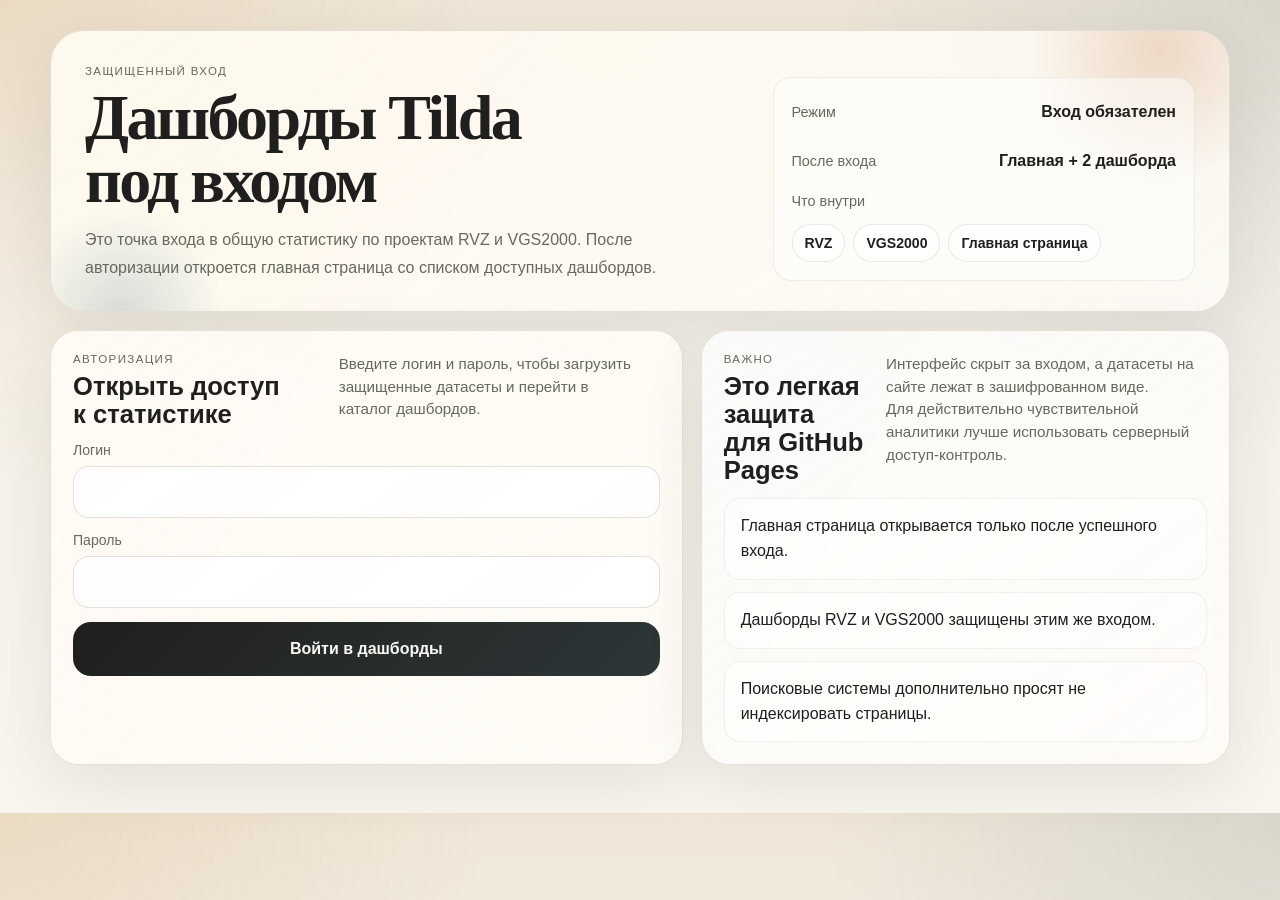
==== hub.html @ 9ebd9c9e "Publish protected dashboards" ====
<!doctype html>
<html lang="ru" data-protected="true">
  <head>
    <meta charset="utf-8">
    <meta name="viewport" content="width=device-width, initial-scale=1">
    <meta name="robots" content="noindex, nofollow, noarchive">
    <title>Главная страница статистики</title>
    <link rel="stylesheet" href="styles.css">
    <script src="auth-config.js"></script>
    <script src="auth.js"></script>
  </head>
  <body>
    <div class="page-noise" aria-hidden="true"></div>
    <main class="shell shell--hub" data-auth-guard>
      <nav class="page-nav reveal" aria-label="Навигация по дашбордам">
        <span class="page-nav__trail">Каталог дашбордов</span>
        <span class="page-nav__spacer"></span>
        <button class="page-nav__button" type="button" data-auth-logout>Выйти</button>
      </nav>

      <header class="hero hero--hub reveal">
        <div class="hero__eyebrow">Центр статистики</div>
        <div class="hero__grid hero__grid--hub">
          <div class="hero__copy">
            <h1>Выбор дашбордов по сайтам</h1>
            <p>
              Здесь собраны все доступные статистические дашборды. Сейчас подключены
              RVZ и VGS2000, а структура главной страницы уже рассчитана на дальнейшее
              добавление новых площадок и новых групп сайтов.
            </p>
          </div>
          <div class="hero__meta hero__meta--hub" id="hub-overview"></div>
        </div>
      </header>

      <section class="summary-strip summary-strip--hub reveal" id="hub-summary" aria-label="Сводка каталога"></section>

      <section class="hub-grid" id="dashboard-catalog" aria-label="Каталог дашбордов"></section>

      <section class="panel panel--hub-note reveal">
        <div class="panel__head panel__head--stack">
          <div>
            <div class="panel__eyebrow">Масштабирование</div>
            <h2>Главная уже готова к расширению</h2>
          </div>
          <p class="panel__sub">
            Когда появится новый сайт или новая группа сайтов, мы просто добавим
            еще один дашборд в каталог, не ломая текущую структуру.
          </p>
        </div>
        <div class="hub-checklist">
          <div class="hub-check">1. Отдельная страница дашборда с визуализацией</div>
          <div class="hub-check">2. Подключенный зашифрованный датасет</div>
          <div class="hub-check">3. Одна запись в каталоге главной страницы</div>
        </div>
      </section>
    </main>

    <script src="home.js"></script>
  </body>
</html>
---- styles.css ----
:root {
  --bg: #f4efe6;
  --bg-strong: #ebe2d2;
  --surface: rgba(255, 252, 246, 0.74);
  --surface-strong: rgba(255, 252, 246, 0.92);
  --text: #1f201d;
  --muted: #67695e;
  --line: rgba(82, 76, 62, 0.14);
  --line-strong: rgba(82, 76, 62, 0.24);
  --accent: #c36c31;
  --accent-soft: rgba(195, 108, 49, 0.14);
  --accent-2: #365f70;
  --accent-2-soft: rgba(54, 95, 112, 0.12);
  --accent-3: #7b8550;
  --accent-4: #d8aa45;
  --positive: #187a4f;
  --negative: #b3472d;
  --shadow: 0 18px 60px rgba(43, 39, 28, 0.09);
  --radius-lg: 28px;
  --radius-md: 18px;
  --radius-sm: 12px;
}

*,
*::before,
*::after {
  box-sizing: border-box;
}

html {
  scroll-behavior: smooth;
}

html[data-protected="true"] [data-auth-guard] {
  opacity: 0;
  transform: translate3d(0, 8px, 0);
}

html.auth-ready[data-protected="true"] [data-auth-guard] {
  opacity: 1;
  transform: translate3d(0, 0, 0);
  transition: opacity 180ms ease, transform 180ms ease;
}

body {
  margin: 0;
  min-width: 320px;
  overflow-x: clip;
  font-family: "Avenir Next", "Segoe UI", sans-serif;
  color: var(--text);
  text-rendering: optimizeLegibility;
  background:
    radial-gradient(circle at top left, rgba(211, 157, 94, 0.16), transparent 32%),
    radial-gradient(circle at top right, rgba(54, 95, 112, 0.12), transparent 30%),
    linear-gradient(180deg, #efe6d7 0%, #f4efe6 28%, #f8f5ee 100%);
}

.page-noise {
  position: fixed;
  inset: 0;
  pointer-events: none;
  background-image:
    linear-gradient(rgba(255, 255, 255, 0.2) 1px, transparent 1px),
    linear-gradient(90deg, rgba(255, 255, 255, 0.14) 1px, transparent 1px);
  background-size: 100% 24px, 24px 100%;
  mask-image: linear-gradient(180deg, rgba(0, 0, 0, 0.55), transparent 65%);
  opacity: 0.24;
}

.shell {
  width: min(1600px, calc(100% - 32px));
  margin: 0 auto;
  padding: 30px 0 48px;
}

.shell--hub {
  width: min(1480px, calc(100% - 32px));
}

.shell--auth {
  width: min(1180px, calc(100% - 32px));
}

.page-nav {
  display: flex;
  align-items: center;
  gap: 10px;
  margin-bottom: 14px;
  color: var(--muted);
  font-size: 0.92rem;
}

.page-nav__link {
  display: inline-flex;
  align-items: center;
  min-height: 40px;
  padding: 0 14px;
  border: 1px solid var(--line);
  border-radius: 999px;
  background: rgba(255, 255, 255, 0.52);
  color: var(--text);
  text-decoration: none;
  transition: transform 160ms ease, border-color 160ms ease, background 160ms ease;
}

.page-nav__link:hover {
  transform: translateY(-1px);
  border-color: var(--line-strong);
  background: rgba(255, 255, 255, 0.72);
}

.page-nav__trail {
  font-weight: 650;
  color: var(--text);
}

.page-nav__divider {
  opacity: 0.5;
}

.page-nav__spacer {
  flex: 1;
}

.page-nav__button {
  appearance: none;
  border: 1px solid var(--line);
  border-radius: 999px;
  min-height: 40px;
  padding: 0 14px;
  background: rgba(255, 255, 255, 0.52);
  color: var(--text);
  font: inherit;
  cursor: pointer;
  transition: transform 160ms ease, border-color 160ms ease, background 160ms ease;
}

.page-nav__button:hover {
  transform: translateY(-1px);
  border-color: var(--line-strong);
  background: rgba(255, 255, 255, 0.72);
}

.hero {
  position: relative;
  overflow: hidden;
  padding: 34px 34px 30px;
  border: 1px solid var(--line);
  border-radius: calc(var(--radius-lg) + 6px);
  background:
    linear-gradient(145deg, rgba(255, 250, 240, 0.95), rgba(255, 252, 247, 0.8)),
    linear-gradient(120deg, rgba(195, 108, 49, 0.12), transparent 44%);
  box-shadow: var(--shadow);
}

.hero::before,
.hero::after {
  content: "";
  position: absolute;
  border-radius: 999px;
  pointer-events: none;
}

.hero::before {
  width: 280px;
  height: 280px;
  top: -120px;
  right: -70px;
  background: radial-gradient(circle, rgba(195, 108, 49, 0.22), transparent 66%);
}

.hero::after {
  width: 220px;
  height: 220px;
  bottom: -110px;
  left: -40px;
  background: radial-gradient(circle, rgba(54, 95, 112, 0.18), transparent 66%);
}

.hero__eyebrow,
.panel__eyebrow,
.metric__label {
  letter-spacing: 0.12em;
  text-transform: uppercase;
  font-size: 0.72rem;
  color: var(--muted);
}

.hero__grid {
  position: relative;
  z-index: 1;
  display: grid;
  grid-template-columns: minmax(0, 1.6fr) minmax(290px, 0.95fr);
  gap: 28px;
  align-items: end;
}

.hero__grid--hub {
  grid-template-columns: minmax(0, 1.28fr) minmax(320px, 0.82fr);
  align-items: stretch;
}

.hero--hub h1 {
  max-width: 11ch;
}

.hero--login h1 {
  max-width: 10ch;
}

.hero__meta--hub {
  align-self: stretch;
}

.hero h1 {
  margin: 10px 0 14px;
  max-width: 14ch;
  font-family: "Iowan Old Style", "Palatino Linotype", serif;
  font-size: clamp(2.45rem, 5vw, 4.5rem);
  line-height: 0.98;
  letter-spacing: -0.04em;
  text-wrap: balance;
}

.hero p {
  margin: 0;
  max-width: 66ch;
  color: var(--muted);
  font-size: 1rem;
  line-height: 1.7;
  text-wrap: pretty;
}

.hero__meta {
  min-width: 0;
  display: grid;
  gap: 16px;
  padding: 18px;
  border: 1px solid rgba(82, 76, 62, 0.09);
  border-radius: var(--radius-md);
  background: rgba(255, 255, 255, 0.46);
  backdrop-filter: blur(10px);
}

.meta-line {
  display: flex;
  justify-content: space-between;
  gap: 16px;
  align-items: flex-start;
}

.meta-line--compact {
  align-items: center;
}

.meta-line span:first-child {
  color: var(--muted);
  font-size: 0.9rem;
}

.meta-line strong {
  font-size: 1rem;
  text-align: right;
  line-height: 1.5;
  word-break: break-word;
}

.meta-value--large {
  font-size: 1.45rem;
  letter-spacing: -0.04em;
}

.meta-stack {
  display: grid;
  gap: 10px;
}

.meta-stack > span {
  color: var(--muted);
  font-size: 0.9rem;
}

.meta-pills {
  display: flex;
  flex-wrap: wrap;
  gap: 8px;
  min-width: 0;
}

.meta-pill {
  display: inline-flex;
  align-items: center;
  min-height: 34px;
  padding: 8px 12px;
  border: 1px solid rgba(82, 76, 62, 0.12);
  border-radius: 999px;
  background: rgba(255, 255, 255, 0.72);
  font-size: 0.88rem;
  font-weight: 600;
  max-width: 100%;
  overflow-wrap: anywhere;
}

.meta-pill--muted {
  color: var(--muted);
  background: rgba(255, 255, 255, 0.42);
}

.meta-site-list {
  display: grid;
  gap: 8px;
  min-width: 0;
}

.meta-site-row {
  display: flex;
  justify-content: space-between;
  gap: 12px;
  align-items: center;
  padding-top: 8px;
  border-top: 1px solid rgba(82, 76, 62, 0.08);
}

.meta-site-row span {
  min-width: 0;
  color: var(--muted);
  font-size: 0.88rem;
  word-break: break-word;
}

.meta-site-row strong {
  flex-shrink: 0;
  font-size: 0.96rem;
}

.meta-site-note {
  color: var(--muted);
  font-size: 0.84rem;
  line-height: 1.45;
}

.summary-strip {
  margin-top: 18px;
  display: grid;
  grid-template-columns: repeat(6, minmax(0, 1fr));
  gap: 1px;
  border: 1px solid var(--line);
  border-radius: calc(var(--radius-lg) - 2px);
  overflow: hidden;
  background: var(--line);
  box-shadow: var(--shadow);
}

.summary-strip--hub {
  grid-template-columns: repeat(5, minmax(0, 1fr));
}

.metric {
  min-width: 0;
  padding: 22px 20px 20px;
  background: var(--surface-strong);
}

.metric__value {
  display: block;
  margin-top: 10px;
  font-size: clamp(1.55rem, 2vw, 2.2rem);
  font-weight: 650;
  letter-spacing: -0.04em;
  line-height: 1;
}

.metric__meta {
  margin-top: 10px;
  display: flex;
  gap: 8px;
  flex-wrap: wrap;
  align-items: center;
  color: var(--muted);
  font-size: 0.9rem;
}

.delta {
  display: inline-flex;
  align-items: center;
  gap: 6px;
  font-weight: 600;
}

.delta--positive {
  color: var(--positive);
}

.delta--negative {
  color: var(--negative);
}

.dashboard-grid {
  margin-top: 18px;
  display: grid;
  gap: 18px;
}

.hub-grid {
  margin-top: 18px;
  display: grid;
  grid-template-columns: repeat(auto-fit, minmax(340px, 1fr));
  gap: 18px;
}

.auth-grid {
  margin-top: 18px;
  display: grid;
  grid-template-columns: minmax(0, 0.98fr) minmax(320px, 0.82fr);
  gap: 18px;
}

.dashboard-grid--lead {
  grid-template-columns: minmax(340px, 0.8fr) minmax(460px, 1.2fr);
  align-items: stretch;
}

.dashboard-grid--lead .panel--wide {
  grid-column: 1 / -1;
  grid-row: auto;
}

.dashboard-grid--secondary {
  grid-template-columns: minmax(0, 1.38fr) minmax(340px, 0.82fr);
}

.dashboard-grid--geo {
  grid-template-columns: repeat(auto-fit, minmax(280px, 1fr));
}

.panel {
  position: relative;
  overflow: hidden;
  border: 1px solid var(--line);
  border-radius: var(--radius-lg);
  background: var(--surface);
  backdrop-filter: blur(12px);
  box-shadow: var(--shadow);
  padding: 22px;
  transition: transform 180ms ease, border-color 180ms ease, box-shadow 180ms ease;
}

.panel:hover {
  transform: translateY(-2px);
  border-color: var(--line-strong);
  box-shadow: 0 26px 80px rgba(43, 39, 28, 0.12);
}

.panel--auth {
  background:
    linear-gradient(145deg, rgba(255, 251, 245, 0.96), rgba(255, 252, 247, 0.82)),
    linear-gradient(120deg, rgba(195, 108, 49, 0.09), transparent 44%);
}

.panel--auth-note {
  background:
    linear-gradient(145deg, rgba(251, 252, 250, 0.95), rgba(255, 252, 247, 0.82)),
    linear-gradient(120deg, rgba(54, 95, 112, 0.08), transparent 42%);
}

.dashboard-tile {
  display: grid;
  gap: 18px;
  color: inherit;
  text-decoration: none;
  min-width: 0;
}

.dashboard-tile--copper {
  background:
    linear-gradient(140deg, rgba(255, 251, 245, 0.96), rgba(255, 252, 247, 0.78)),
    linear-gradient(120deg, rgba(195, 108, 49, 0.12), transparent 48%);
}

.dashboard-tile--slate {
  background:
    linear-gradient(140deg, rgba(250, 252, 251, 0.96), rgba(255, 252, 247, 0.8)),
    linear-gradient(120deg, rgba(54, 95, 112, 0.12), transparent 44%),
    linear-gradient(45deg, rgba(123, 133, 80, 0.08), transparent 58%);
}

.dashboard-tile__head {
  display: flex;
  justify-content: space-between;
  gap: 18px;
  align-items: flex-start;
}

.dashboard-tile__head > div {
  min-width: 0;
}

.dashboard-tile__cta {
  flex-shrink: 0;
  display: inline-flex;
  align-items: center;
  min-height: 42px;
  padding: 0 15px;
  border-radius: 999px;
  background: var(--text);
  color: #faf8f3;
  font-weight: 650;
  white-space: nowrap;
}

.dashboard-tile__metrics {
  display: grid;
  grid-template-columns: repeat(4, minmax(0, 1fr));
  gap: 10px;
}

.dashboard-tile__metric {
  display: grid;
  gap: 6px;
  padding: 14px;
  border: 1px solid rgba(82, 76, 62, 0.08);
  border-radius: 16px;
  background: rgba(255, 255, 255, 0.54);
}

.dashboard-tile__metric span {
  color: var(--muted);
  font-size: 0.82rem;
  letter-spacing: 0.06em;
  text-transform: uppercase;
}

.dashboard-tile__metric strong {
  font-size: 1.2rem;
  line-height: 1.05;
  letter-spacing: -0.04em;
}

.dashboard-tile__footer {
  display: grid;
  gap: 12px;
}

.dashboard-tile__meta {
  display: flex;
  flex-wrap: wrap;
  gap: 10px 18px;
  color: var(--muted);
  font-size: 0.92rem;
  line-height: 1.5;
}

.dashboard-tile__site-pills {
  display: flex;
  flex-wrap: wrap;
  gap: 8px;
}

.dashboard-tile__site-pill {
  display: inline-flex;
  align-items: center;
  min-height: 34px;
  padding: 8px 12px;
  border: 1px solid rgba(82, 76, 62, 0.1);
  border-radius: 999px;
  background: rgba(255, 255, 255, 0.66);
  font-size: 0.88rem;
  font-weight: 600;
  overflow-wrap: anywhere;
}

.panel--hub-note {
  margin-top: 18px;
}

.auth-form {
  display: grid;
  gap: 14px;
}

.auth-field {
  display: grid;
  gap: 8px;
}

.auth-field span {
  font-size: 0.88rem;
  color: var(--muted);
}

.auth-field input {
  width: 100%;
  min-height: 52px;
  padding: 0 16px;
  border: 1px solid rgba(82, 76, 62, 0.16);
  border-radius: 16px;
  background: rgba(255, 255, 255, 0.84);
  color: var(--text);
  font: inherit;
  font-size: 1rem;
}

.auth-field input:focus {
  outline: none;
  border-color: rgba(54, 95, 112, 0.48);
  box-shadow: 0 0 0 4px rgba(54, 95, 112, 0.08);
}

.auth-submit {
  appearance: none;
  border: 0;
  min-height: 54px;
  padding: 0 18px;
  border-radius: 18px;
  background: linear-gradient(135deg, #1f201d, #2e3638);
  color: #faf8f3;
  font: inherit;
  font-weight: 650;
  cursor: pointer;
  transition: transform 160ms ease, box-shadow 160ms ease;
}

.auth-submit:hover {
  transform: translateY(-1px);
  box-shadow: 0 16px 36px rgba(31, 32, 29, 0.18);
}

.auth-error {
  margin: 0;
  padding: 12px 14px;
  border: 1px solid rgba(179, 71, 45, 0.18);
  border-radius: 14px;
  background: rgba(179, 71, 45, 0.08);
  color: var(--negative);
  line-height: 1.45;
}

.auth-points {
  display: grid;
  gap: 12px;
}

.auth-point {
  padding: 15px 16px;
  border: 1px solid rgba(82, 76, 62, 0.08);
  border-radius: 16px;
  background: rgba(255, 255, 255, 0.48);
  line-height: 1.55;
}

.hub-checklist {
  display: grid;
  grid-template-columns: repeat(3, minmax(0, 1fr));
  gap: 12px;
}

.hub-check {
  padding: 16px 18px;
  border: 1px solid rgba(82, 76, 62, 0.08);
  border-radius: var(--radius-md);
  background: rgba(255, 255, 255, 0.48);
  line-height: 1.55;
}

.panel__head {
  display: flex;
  justify-content: space-between;
  gap: 18px;
  align-items: flex-start;
  margin-bottom: 14px;
  min-width: 0;
}

.panel__head--stack {
  align-items: start;
}

.panel__head > div:first-child {
  min-width: 0;
}

.panel h2 {
  margin: 7px 0 0;
  font-size: clamp(1.28rem, 2vw, 1.8rem);
  line-height: 1.1;
  text-wrap: balance;
}

.panel__note,
.panel__sub {
  margin: 0;
  color: var(--muted);
  max-width: 38ch;
  line-height: 1.5;
  font-size: 0.95rem;
  text-wrap: pretty;
  overflow-wrap: anywhere;
}

.panel__meta-note {
  margin: 14px 0 18px;
  min-height: 2.9em;
  color: var(--muted);
  font-size: 0.92rem;
  line-height: 1.5;
  text-wrap: pretty;
  overflow-wrap: anywhere;
}

.chart-box {
  position: relative;
  min-width: 0;
}

.chart-frame {
  position: relative;
  padding-bottom: 2px;
  border-radius: calc(var(--radius-md) + 2px);
  background:
    linear-gradient(180deg, rgba(255, 255, 255, 0.74), rgba(255, 255, 255, 0.46)),
    linear-gradient(180deg, rgba(195, 108, 49, 0.04), transparent 65%);
  border: 1px solid rgba(82, 76, 62, 0.09);
  overflow: hidden;
}

.chart-frame svg {
  display: block;
}

.chart-legend {
  display: flex;
  gap: 16px;
  flex-wrap: wrap;
  align-items: center;
  padding: 16px 18px 6px;
}

.legend-item {
  display: inline-flex;
  align-items: center;
  gap: 8px;
  color: var(--muted);
  font-size: 0.88rem;
  white-space: nowrap;
}

.legend-dot {
  width: 10px;
  height: 10px;
  border-radius: 999px;
}

.chart-tooltip {
  position: absolute;
  z-index: 3;
  min-width: 160px;
  padding: 12px 14px;
  border-radius: var(--radius-sm);
  border: 1px solid rgba(255, 255, 255, 0.24);
  background: rgba(25, 28, 30, 0.92);
  color: #f5f4f1;
  font-size: 0.88rem;
  line-height: 1.45;
  pointer-events: none;
  opacity: 0;
  transform: translate3d(0, 10px, 0);
  transition: opacity 120ms ease, transform 120ms ease;
}

.chart-tooltip.is-visible {
  opacity: 1;
  transform: translate3d(0, 0, 0);
}

.chart-tooltip strong {
  display: block;
  margin-bottom: 6px;
  font-size: 0.92rem;
}

.donut-block {
  display: grid;
  justify-items: center;
  gap: 12px;
}

.donut {
  position: relative;
  width: min(216px, 100%);
  aspect-ratio: 1;
  margin: 2px auto 0;
  border-radius: 50%;
  box-shadow: inset 0 0 0 1px rgba(82, 76, 62, 0.08);
}

.donut::after {
  content: "";
  position: absolute;
  inset: 28%;
  border-radius: 50%;
  background: rgba(249, 246, 240, 0.96);
  box-shadow: inset 0 0 0 1px rgba(82, 76, 62, 0.08);
}

.donut__center {
  position: absolute;
  inset: 28%;
  z-index: 1;
  display: flex;
  justify-content: center;
  align-items: center;
  text-align: center;
  padding: 0;
}

.donut__value {
  font-size: clamp(1.5rem, 4.2vw, 1.95rem);
  font-weight: 700;
  letter-spacing: -0.05em;
  line-height: 1;
}

.donut__caption {
  max-width: 18ch;
  color: var(--muted);
  font-size: 0.72rem;
  letter-spacing: 0.12em;
  line-height: 1.35;
  text-align: center;
  text-transform: uppercase;
}

.progress-list,
.detail-list {
  display: grid;
  gap: 12px;
}

.progress-row {
  display: grid;
  gap: 7px;
}

.progress-row__top {
  display: flex;
  gap: 12px;
  justify-content: space-between;
  align-items: flex-start;
  min-width: 0;
}

.progress-row__label {
  min-width: 0;
  font-weight: 600;
  overflow-wrap: anywhere;
}

.progress-row__label small {
  display: block;
  margin-top: 4px;
  color: var(--muted);
  font-weight: 500;
}

.progress-row__value {
  flex-shrink: 0;
  min-width: 54px;
  text-align: right;
  font-weight: 650;
  max-width: 42%;
  overflow-wrap: anywhere;
}

.progress-track {
  width: 100%;
  height: 7px;
  border-radius: 999px;
  background: rgba(82, 76, 62, 0.08);
  overflow: hidden;
}

.progress-fill {
  height: 100%;
  border-radius: inherit;
  transition: width 240ms ease;
}

.segmented {
  display: inline-flex;
  flex-wrap: wrap;
  gap: 8px;
  max-width: 100%;
  padding: 7px;
  margin-bottom: 18px;
  border: 1px solid rgba(82, 76, 62, 0.09);
  border-radius: 999px;
  background: rgba(255, 255, 255, 0.56);
}

.segmented--wide {
  width: fit-content;
}

.segmented__button {
  appearance: none;
  border: 0;
  border-radius: 999px;
  padding: 10px 14px;
  min-height: 42px;
  background: transparent;
  color: var(--muted);
  font: inherit;
  font-size: 0.94rem;
  cursor: pointer;
  transition: background 140ms ease, color 140ms ease, transform 140ms ease;
}

.segmented__button:hover {
  transform: translateY(-1px);
  color: var(--text);
}

.segmented__button.is-active {
  background: var(--text);
  color: #faf8f3;
}

.table-shell {
  overflow: hidden;
  border: 1px solid rgba(82, 76, 62, 0.09);
  border-radius: var(--radius-md);
  background: rgba(255, 255, 255, 0.5);
}

.table-shell--compact .data-table th,
.table-shell--compact .data-table td {
  padding-top: 12px;
  padding-bottom: 12px;
}

.panel--lead-sites .row-title {
  overflow-wrap: anywhere;
}

.data-table {
  width: 100%;
  border-collapse: collapse;
}

.data-table th,
.data-table td {
  padding: 14px 16px;
  text-align: left;
  vertical-align: top;
  border-bottom: 1px solid rgba(82, 76, 62, 0.08);
}

.data-table thead th {
  color: var(--muted);
  font-size: 0.78rem;
  letter-spacing: 0.08em;
  text-transform: uppercase;
  background: rgba(255, 255, 255, 0.54);
}

.data-table tbody tr:last-child td {
  border-bottom: 0;
}

.data-table td[data-align="right"],
.data-table th[data-align="right"] {
  text-align: right;
}

.row-title {
  font-weight: 650;
  line-height: 1.35;
}

.row-subtitle {
  margin-top: 6px;
  color: var(--muted);
  font-size: 0.86rem;
  line-height: 1.45;
  word-break: break-word;
  text-wrap: pretty;
}

.row-kpi {
  font-weight: 650;
  letter-spacing: -0.02em;
}

.row-share {
  color: var(--muted);
  font-size: 0.88rem;
}

.reveal {
  opacity: 0;
  transform: translate3d(0, 24px, 0);
  animation: rise-in 680ms cubic-bezier(0.2, 0.8, 0.2, 1) forwards;
  animation-delay: var(--delay, 0ms);
}

.nowrap {
  white-space: nowrap;
}

@keyframes rise-in {
  to {
    opacity: 1;
    transform: translate3d(0, 0, 0);
  }
}

@media (max-width: 1180px) {
  .summary-strip {
    grid-template-columns: repeat(3, minmax(0, 1fr));
  }

  .panel__head {
    flex-direction: column;
  }

  .panel__note,
  .panel__sub {
    max-width: none;
  }

  .dashboard-grid--lead,
  .dashboard-grid--secondary,
  .dashboard-grid--geo,
  .hub-checklist,
  .auth-grid {
    grid-template-columns: 1fr;
  }

  .dashboard-grid--lead .panel--wide {
    grid-row: auto;
  }

  .dashboard-tile__metrics {
    grid-template-columns: repeat(2, minmax(0, 1fr));
  }
}

@media (min-width: 1181px) {
  .panel--device,
  .panel--sources {
    min-height: 0;
  }

  .panel--device .donut-block,
  .panel--sources .donut-block {
    grid-template-columns: minmax(190px, 228px) minmax(0, 1fr);
    justify-items: stretch;
    align-items: center;
    column-gap: 22px;
    row-gap: 10px;
  }

  .panel--device .donut,
  .panel--sources .donut {
    grid-column: 1;
    grid-row: 1;
    width: clamp(176px, 15vw, 220px);
    margin: 0 auto;
  }

  .panel--device .donut__caption,
  .panel--sources .donut__caption {
    grid-column: 1;
    grid-row: 2;
    max-width: 14ch;
    justify-self: center;
  }

  .panel--device .detail-list,
  .panel--sources .detail-list {
    grid-column: 2;
    grid-row: 1 / span 2;
    align-self: center;
  }

  .panel--device .detail-list {
    gap: 12px;
  }

  .panel--sources .detail-list {
    grid-template-columns: repeat(auto-fit, minmax(220px, 1fr));
    gap: 12px 18px;
  }

  .panel--device .progress-row__value,
  .panel--sources .progress-row__value {
    min-width: 76px;
  }

  .panel--device .progress-row__label,
  .panel--sources .progress-row__label {
    line-height: 1.25;
  }
}

@media (max-width: 860px) {
  .shell {
    width: min(100% - 24px, 1440px);
    padding-top: 20px;
  }

  .hero {
    padding: 22px 18px 20px;
  }

  .hero__grid {
    grid-template-columns: 1fr;
  }

  .panel {
    padding: 18px;
  }

  .chart-legend {
    padding: 14px 14px 8px;
    gap: 10px;
  }

  .summary-strip {
    grid-template-columns: repeat(2, minmax(0, 1fr));
  }

  .hub-grid {
    grid-template-columns: 1fr;
  }

  .dashboard-tile__head {
    flex-direction: column;
  }

  .data-table {
    min-width: 720px;
  }

  .table-shell {
    overflow-x: auto;
  }
}

@media (max-width: 560px) {
  .summary-strip {
    grid-template-columns: 1fr;
  }

  .metric {
    padding: 18px 16px;
  }

  .hero h1 {
    max-width: 12ch;
  }

  .dashboard-tile__metrics {
    grid-template-columns: 1fr;
  }

  .donut {
    width: min(196px, 100%);
  }

  .meta-site-row {
    align-items: flex-start;
  }

  .segmented {
    border-radius: 22px;
  }

  .segmented__button {
    width: 100%;
    text-align: center;
  }
}
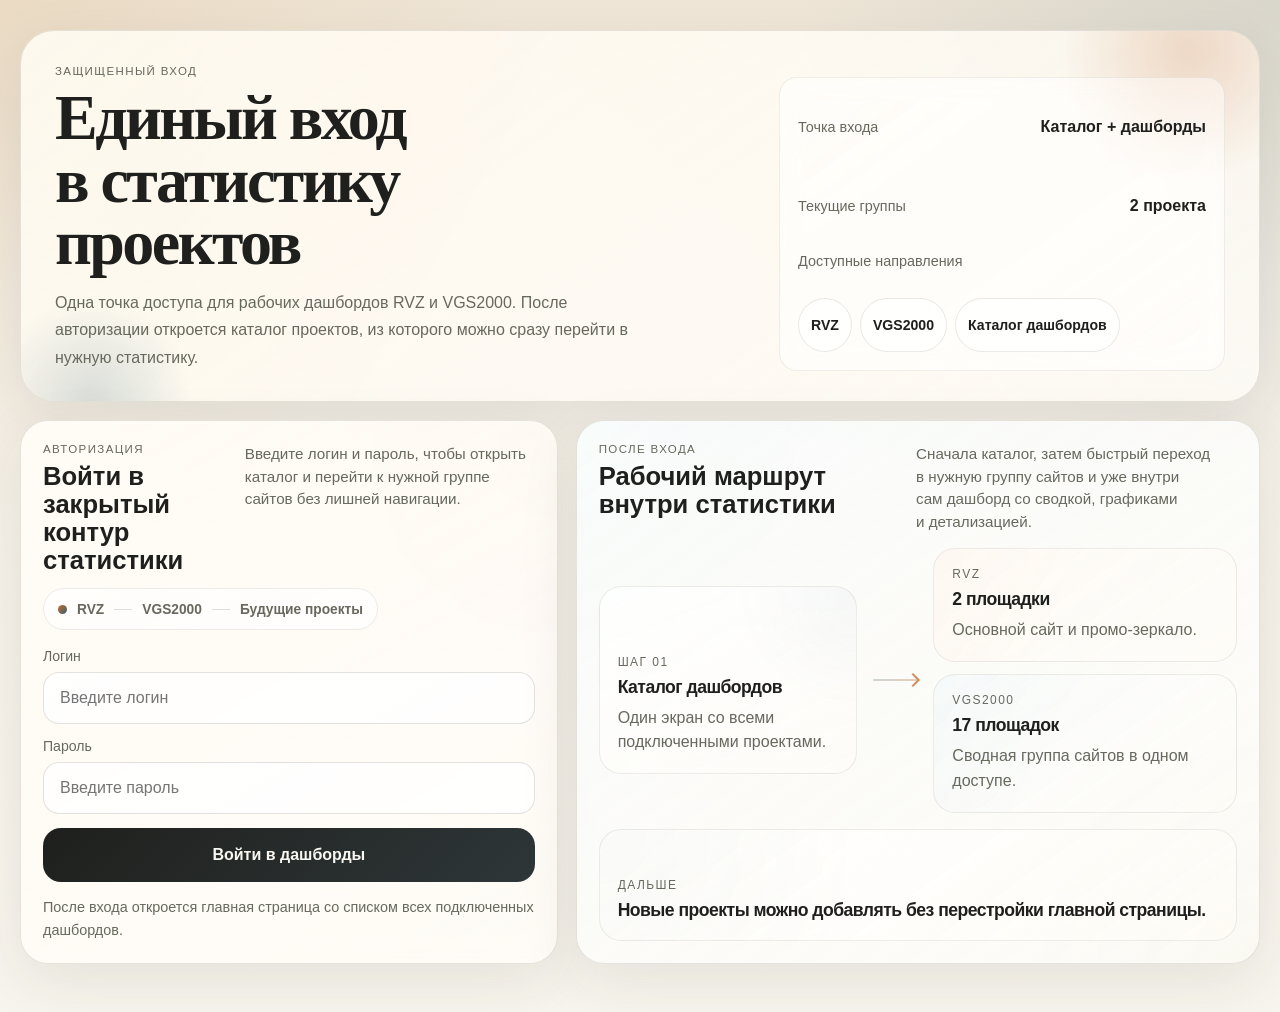
==== commit 069c794a: "Add hub loading state" ====
--- a/hub.html
+++ b/hub.html
@@ -33,9 +33,26 @@
         </div>
       </header>
 
-      <section class="summary-strip summary-strip--hub reveal" id="hub-summary" aria-label="Сводка каталога"></section>
+      <section class="summary-strip summary-strip--hub reveal" id="hub-summary" aria-label="Сводка каталога">
+        <div class="metric metric--loading metric--loading-wide">
+          <div class="metric__label">Каталог</div>
+          <span class="metric__value">Загрузка...</span>
+          <div class="metric__meta">Подтягиваем сводку по проектам и готовим переходы в дашборды.</div>
+        </div>
+      </section>
 
-      <section class="hub-grid" id="dashboard-catalog" aria-label="Каталог дашбордов"></section>
+      <section class="hub-grid" id="dashboard-catalog" aria-label="Каталог дашбордов">
+        <article class="panel panel--loading reveal" aria-live="polite">
+          <div class="loading-badge">
+            <span class="loading-badge__pulse" aria-hidden="true"></span>
+            <span>Загрузка...</span>
+          </div>
+          <h2>Собираем карточки дашбордов</h2>
+          <p class="panel__sub">
+            Еще немного: загружаем данные по проектам RVZ и VGS2000, чтобы показать общую сводку и быстрые переходы.
+          </p>
+        </article>
+      </section>
 
       <section class="panel panel--hub-note reveal">
         <div class="panel__head panel__head--stack">
--- a/styles.css
+++ b/styles.css
@@ -78,7 +78,7 @@
 }
 
 .shell--auth {
-  width: min(1180px, calc(100% - 32px));
+  width: min(1240px, calc(100% - 32px));
 }
 
 .page-nav {
@@ -205,7 +205,7 @@
 }
 
 .hero--login h1 {
-  max-width: 10ch;
+  max-width: 9ch;
 }
 
 .hero__meta--hub {
@@ -361,6 +361,10 @@
   background: var(--surface-strong);
 }
 
+.metric--loading-wide {
+  grid-column: 1 / -1;
+}
+
 .metric__value {
   display: block;
   margin-top: 10px;
@@ -411,7 +415,7 @@
 .auth-grid {
   margin-top: 18px;
   display: grid;
-  grid-template-columns: minmax(0, 0.98fr) minmax(320px, 0.82fr);
+  grid-template-columns: minmax(340px, 0.88fr) minmax(0, 1.12fr);
   gap: 18px;
 }
 
@@ -453,14 +457,15 @@
 
 .panel--auth {
   background:
-    linear-gradient(145deg, rgba(255, 251, 245, 0.96), rgba(255, 252, 247, 0.82)),
-    linear-gradient(120deg, rgba(195, 108, 49, 0.09), transparent 44%);
-}
-
-.panel--auth-note {
+    linear-gradient(150deg, rgba(255, 251, 245, 0.98), rgba(255, 252, 247, 0.88)),
+    radial-gradient(circle at top right, rgba(195, 108, 49, 0.14), transparent 34%);
+}
+
+.panel--auth-stage {
   background:
-    linear-gradient(145deg, rgba(251, 252, 250, 0.95), rgba(255, 252, 247, 0.82)),
-    linear-gradient(120deg, rgba(54, 95, 112, 0.08), transparent 42%);
+    linear-gradient(145deg, rgba(249, 252, 252, 0.96), rgba(255, 252, 247, 0.84)),
+    radial-gradient(circle at top left, rgba(54, 95, 112, 0.14), transparent 32%),
+    radial-gradient(circle at bottom right, rgba(123, 133, 80, 0.12), transparent 28%);
 }
 
 .dashboard-tile {
@@ -573,9 +578,76 @@
   margin-top: 18px;
 }
 
+.panel--loading {
+  display: grid;
+  justify-items: start;
+  align-content: center;
+  gap: 12px;
+  min-height: 210px;
+  background:
+    linear-gradient(145deg, rgba(255, 252, 247, 0.92), rgba(255, 252, 246, 0.8)),
+    radial-gradient(circle at top right, rgba(54, 95, 112, 0.1), transparent 34%);
+}
+
+.panel--loading h2 {
+  margin: 0;
+}
+
+.loading-badge {
+  display: inline-flex;
+  align-items: center;
+  gap: 10px;
+  min-height: 40px;
+  padding: 0 14px;
+  border: 1px solid rgba(82, 76, 62, 0.12);
+  border-radius: 999px;
+  background: rgba(255, 255, 255, 0.62);
+  color: var(--text);
+  font-size: 0.9rem;
+  font-weight: 650;
+}
+
+.loading-badge__pulse {
+  width: 10px;
+  height: 10px;
+  border-radius: 999px;
+  background: linear-gradient(135deg, var(--accent), var(--accent-2));
+  box-shadow: 0 0 0 0 rgba(54, 95, 112, 0.26);
+  animation: pulse-dot 1.4s ease-out infinite;
+}
+
 .auth-form {
   display: grid;
   gap: 14px;
+}
+
+.auth-ribbon {
+  display: inline-flex;
+  align-items: center;
+  flex-wrap: wrap;
+  gap: 10px;
+  min-height: 42px;
+  padding: 9px 14px;
+  margin-bottom: 18px;
+  border: 1px solid rgba(82, 76, 62, 0.1);
+  border-radius: 999px;
+  background: rgba(255, 255, 255, 0.58);
+  color: var(--muted);
+  font-size: 0.86rem;
+  font-weight: 600;
+}
+
+.auth-ribbon__dot {
+  width: 9px;
+  height: 9px;
+  border-radius: 999px;
+  background: linear-gradient(135deg, var(--accent), var(--accent-2));
+}
+
+.auth-ribbon__divider {
+  width: 18px;
+  height: 1px;
+  background: rgba(82, 76, 62, 0.18);
 }
 
 .auth-field {
@@ -620,6 +692,12 @@
   transition: transform 160ms ease, box-shadow 160ms ease;
 }
 
+.auth-submit.is-busy,
+.auth-submit:disabled {
+  cursor: wait;
+  opacity: 0.9;
+}
+
 .auth-submit:hover {
   transform: translateY(-1px);
   box-shadow: 0 16px 36px rgba(31, 32, 29, 0.18);
@@ -635,17 +713,110 @@
   line-height: 1.45;
 }
 
-.auth-points {
+.auth-footnote {
+  margin: 0;
+  color: var(--muted);
+  font-size: 0.9rem;
+  line-height: 1.55;
+}
+
+.auth-stage {
+  display: grid;
+  gap: 16px;
+}
+
+.auth-stage__flow {
+  display: grid;
+  grid-template-columns: minmax(220px, 0.92fr) 44px minmax(0, 1.08fr);
+  gap: 16px;
+  align-items: center;
+}
+
+.auth-stage__card,
+.auth-stage__mini,
+.auth-stage__foot-card {
+  display: grid;
+  gap: 8px;
+  min-width: 0;
+  padding: 18px;
+  border: 1px solid rgba(82, 76, 62, 0.1);
+  border-radius: 22px;
+  background: rgba(255, 255, 255, 0.56);
+}
+
+.auth-stage__card--primary {
+  min-height: 188px;
+  align-content: end;
+  background:
+    linear-gradient(160deg, rgba(255, 255, 255, 0.78), rgba(255, 252, 247, 0.58)),
+    radial-gradient(circle at top right, rgba(54, 95, 112, 0.14), transparent 38%);
+}
+
+.auth-stage__label {
+  color: var(--muted);
+  font-size: 0.75rem;
+  letter-spacing: 0.12em;
+  text-transform: uppercase;
+}
+
+.auth-stage strong {
+  font-size: 1.1rem;
+  line-height: 1.2;
+  letter-spacing: -0.03em;
+}
+
+.auth-stage span {
+  color: var(--muted);
+  line-height: 1.55;
+}
+
+.auth-stage__arrow {
+  position: relative;
+  width: 100%;
+  height: 2px;
+  border-radius: 999px;
+  background: linear-gradient(90deg, rgba(54, 95, 112, 0.24), rgba(195, 108, 49, 0.34));
+}
+
+.auth-stage__arrow::after {
+  content: "";
+  position: absolute;
+  top: 50%;
+  right: -1px;
+  width: 10px;
+  height: 10px;
+  border-top: 2px solid rgba(195, 108, 49, 0.78);
+  border-right: 2px solid rgba(195, 108, 49, 0.78);
+  transform: translateY(-50%) rotate(45deg);
+}
+
+.auth-stage__cluster {
   display: grid;
   gap: 12px;
 }
 
-.auth-point {
-  padding: 15px 16px;
-  border: 1px solid rgba(82, 76, 62, 0.08);
-  border-radius: 16px;
-  background: rgba(255, 255, 255, 0.48);
-  line-height: 1.55;
+.auth-stage__mini--copper {
+  background:
+    linear-gradient(145deg, rgba(255, 251, 245, 0.84), rgba(255, 252, 247, 0.62)),
+    linear-gradient(120deg, rgba(195, 108, 49, 0.12), transparent 44%);
+}
+
+.auth-stage__mini--slate {
+  background:
+    linear-gradient(145deg, rgba(249, 252, 252, 0.84), rgba(255, 252, 247, 0.62)),
+    linear-gradient(120deg, rgba(54, 95, 112, 0.12), transparent 42%);
+}
+
+.auth-stage__footer {
+  display: grid;
+}
+
+.auth-stage__foot-card {
+  min-height: 112px;
+  align-content: end;
+  background:
+    linear-gradient(145deg, rgba(255, 255, 255, 0.76), rgba(255, 252, 247, 0.58)),
+    radial-gradient(circle at top left, rgba(123, 133, 80, 0.14), transparent 40%);
 }
 
 .hub-checklist {
@@ -1014,6 +1185,23 @@
   }
 }
 
+@keyframes pulse-dot {
+  0% {
+    transform: scale(0.92);
+    box-shadow: 0 0 0 0 rgba(54, 95, 112, 0.26);
+  }
+
+  70% {
+    transform: scale(1);
+    box-shadow: 0 0 0 12px rgba(54, 95, 112, 0);
+  }
+
+  100% {
+    transform: scale(0.92);
+    box-shadow: 0 0 0 0 rgba(54, 95, 112, 0);
+  }
+}
+
 @media (max-width: 1180px) {
   .summary-strip {
     grid-template-columns: repeat(3, minmax(0, 1fr));
@@ -1042,6 +1230,25 @@
 
   .dashboard-tile__metrics {
     grid-template-columns: repeat(2, minmax(0, 1fr));
+  }
+
+  .auth-stage__flow {
+    grid-template-columns: 1fr;
+  }
+
+  .auth-stage__arrow {
+    width: 2px;
+    height: 28px;
+    justify-self: center;
+    background: linear-gradient(180deg, rgba(54, 95, 112, 0.24), rgba(195, 108, 49, 0.34));
+  }
+
+  .auth-stage__arrow::after {
+    top: auto;
+    bottom: -1px;
+    left: 50%;
+    right: auto;
+    transform: translateX(-50%) rotate(135deg);
   }
 }
 
@@ -1138,6 +1345,10 @@
     flex-direction: column;
   }
 
+  .auth-ribbon {
+    border-radius: 18px;
+  }
+
   .data-table {
     min-width: 720px;
   }
@@ -1164,6 +1375,13 @@
     grid-template-columns: 1fr;
   }
 
+  .auth-stage__card,
+  .auth-stage__mini,
+  .auth-stage__foot-card {
+    padding: 16px;
+    border-radius: 18px;
+  }
+
   .donut {
     width: min(196px, 100%);
   }
